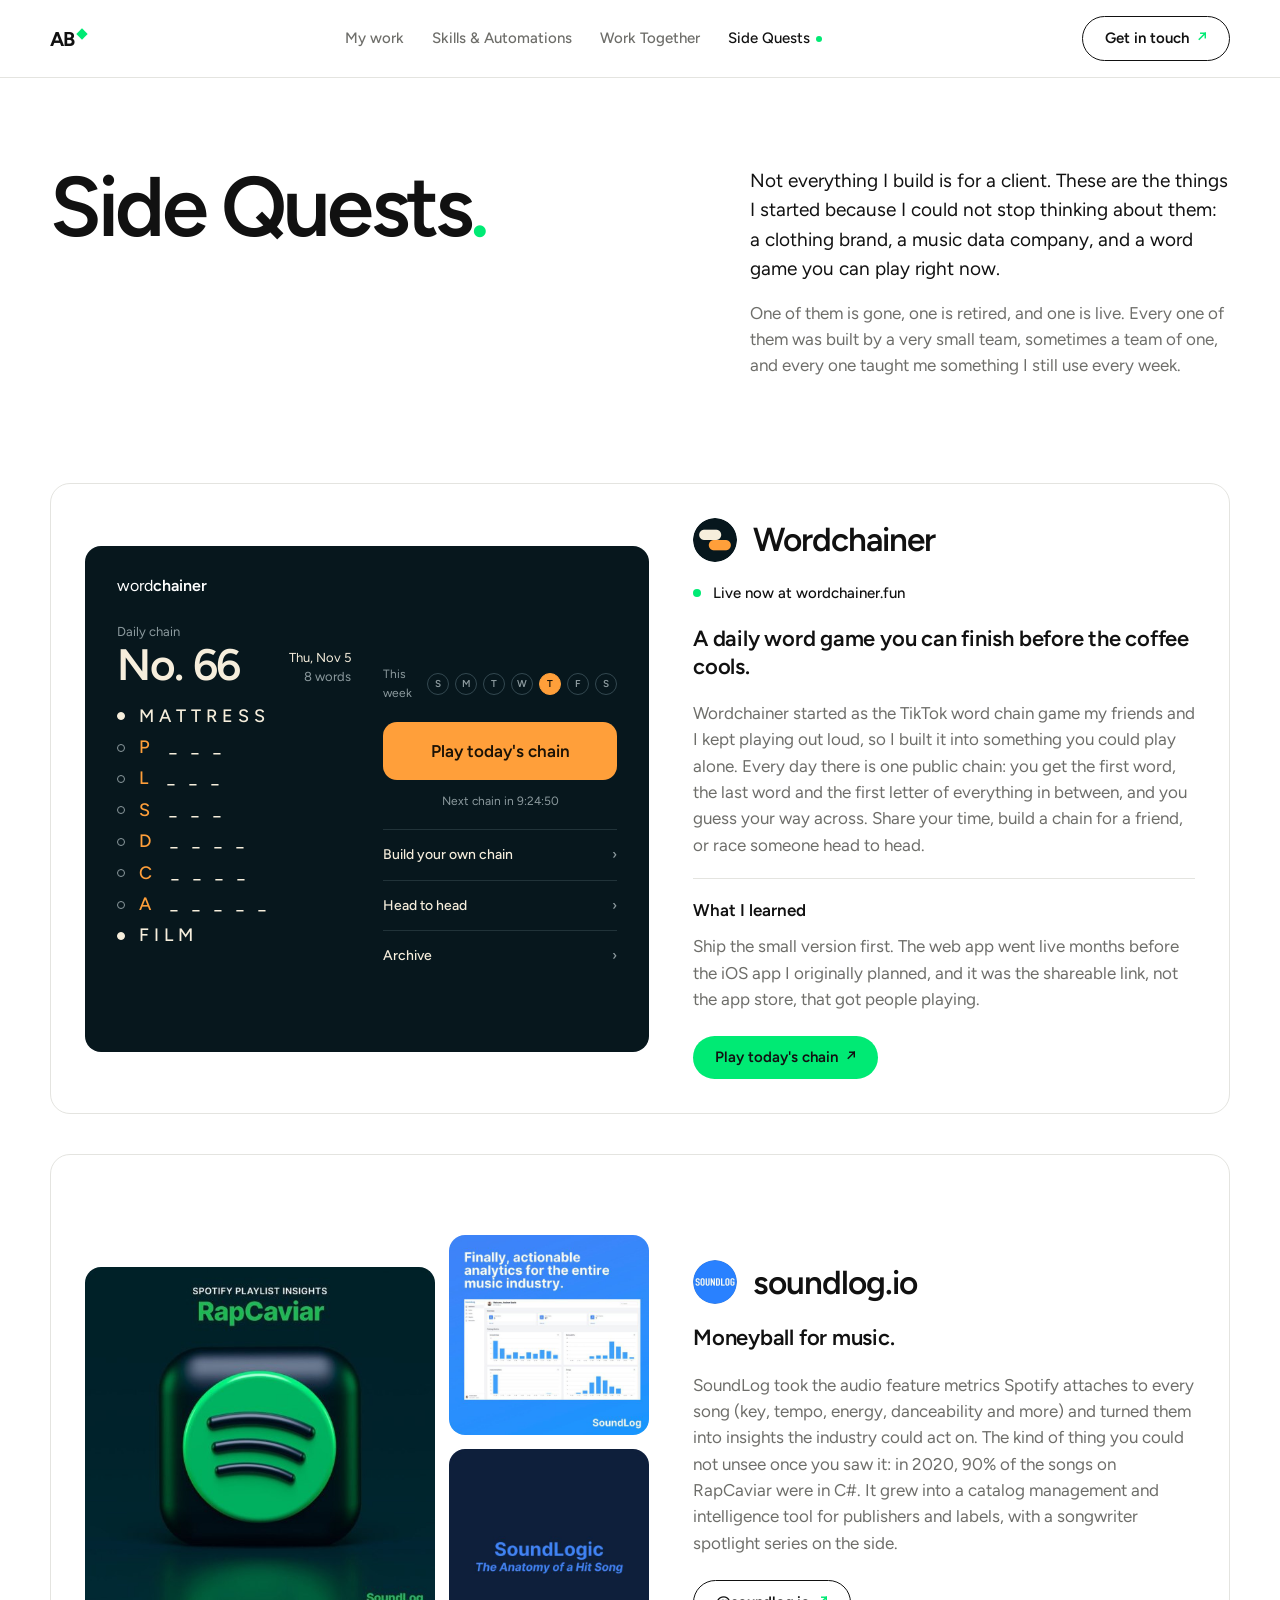
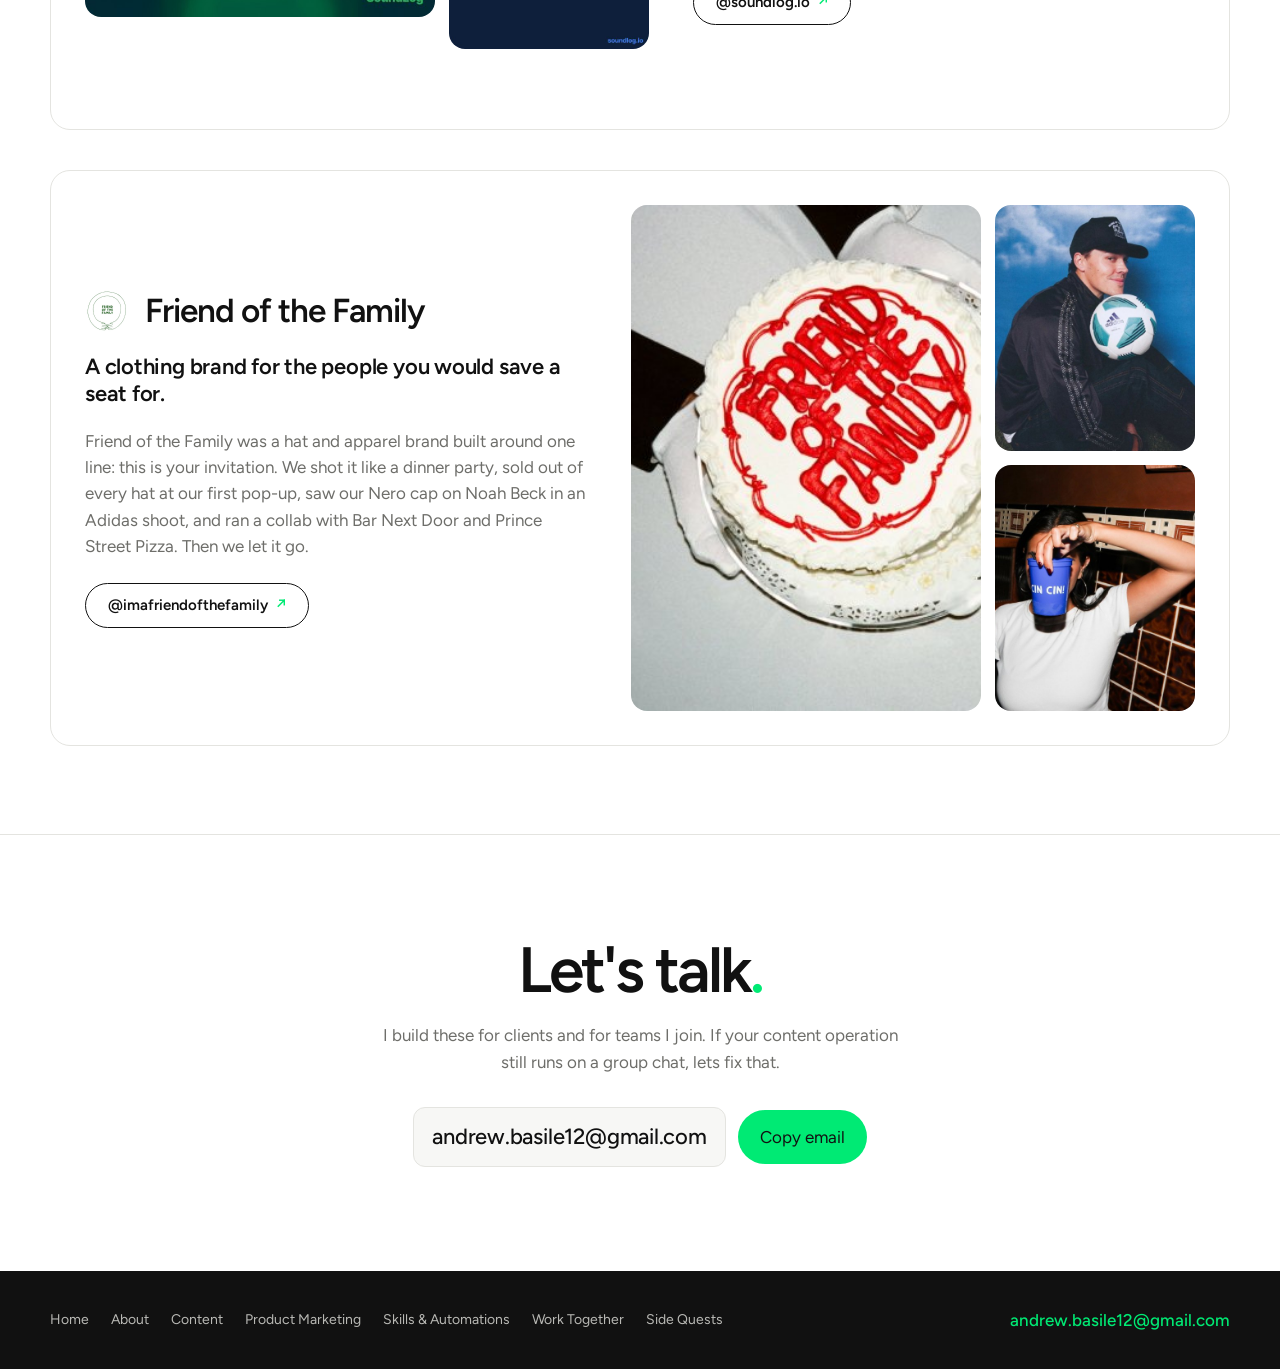
==== sidequests/index.html @ f6173e24 "Move to clean URLs: folder pages, redirect stubs, hash-free anchors" ====
<!doctype html>
<html lang="en">
<head>
<meta charset="utf-8">
<meta name="viewport" content="width=device-width,initial-scale=1,viewport-fit=cover">
<title>Side Quests</title>
<link rel="canonical" href="https://andrewbasile.work/sidequests/">
<meta name="description" content="The things Andrew Basile built because he could not stop thinking about them: Wordchainer, soundlog.io and Friend of the Family, with what each one taught him.">
<link rel="icon" href="/favicon.ico" sizes="any">
<link rel="icon" type="image/png" sizes="32x32" href="/assets/favicon-32.png">
<link rel="icon" type="image/png" sizes="16x16" href="/assets/favicon-16.png">
<link rel="apple-touch-icon" sizes="180x180" href="/assets/apple-touch-icon.png">
<link rel="manifest" href="/site.webmanifest">
<meta name="theme-color" content="#ffffff">
<meta property="og:type" content="website">
<meta property="og:site_name" content="Andrew Basile">
<meta property="og:title" content="Side Quests | Andrew Basile">
<meta property="og:description" content="The things Andrew Basile built because he could not stop thinking about them: Wordchainer, soundlog.io and Friend of the Family, with what each one taught him.">
<meta property="og:url" content="https://andrewbasile.work/sidequests/">
<meta property="og:image" content="https://andrewbasile.work/assets/og-image.jpg?v=2">
<meta property="og:image:width" content="1200">
<meta property="og:image:height" content="630">
<meta property="og:image:alt" content="Andrew Basile, Content and Product Marketer">
<meta property="og:locale" content="en_US">
<meta name="twitter:card" content="summary_large_image">
<meta name="twitter:title" content="Side Quests | Andrew Basile">
<meta name="twitter:description" content="The things Andrew Basile built because he could not stop thinking about them: Wordchainer, soundlog.io and Friend of the Family, with what each one taught him.">
<meta name="twitter:image" content="https://andrewbasile.work/assets/og-image.jpg?v=2">
<link rel="preload" as="style" id="figtree" href="https://fonts.googleapis.com/css2?family=Figtree:wght@400;500;600;700&display=swap" onload="this.onload=null;this.rel='stylesheet'">
<noscript><link rel="stylesheet" href="https://fonts.googleapis.com/css2?family=Figtree:wght@400;500;600;700&display=swap"></noscript>
<style>
:root{--ink:#111111;--muted:#6e6e6a;--rule:#e4e4e0;--band:#f7f7f5;--green:#00ea74;--bg:#ffffff;--font:'Figtree',system-ui,-apple-system,'Helvetica Neue',Arial,sans-serif;color-scheme:light}
*{box-sizing:border-box}
html{scroll-behavior:smooth}
body{margin:0;background:var(--bg);color:var(--ink);font-family:var(--font);font-size:17px;line-height:1.55;-webkit-font-smoothing:antialiased}
a{color:inherit;text-decoration:none}
img{max-width:100%;display:block}
.wrap{max-width:1440px;margin:0 auto;padding-left:max(env(safe-area-inset-left,0px),clamp(16px,calc(50% - 590px),130px));padding-right:max(env(safe-area-inset-right,0px),clamp(16px,calc(50% - 590px),130px))}
.g{color:var(--green)}
.btn{display:inline-flex;align-items:center;gap:8px;padding:14px 22px;border-radius:999px;font-weight:600;font-size:15px;line-height:1;white-space:nowrap;transition:transform .2s ease}
.btn:hover{transform:translateY(-1px)}
.btn.fill{background:var(--green);color:var(--ink)}
.btn.line{border:1px solid var(--ink)}
:focus-visible{outline:2px solid var(--green);outline-offset:3px;border-radius:6px}
.nav{position:sticky;top:env(safe-area-inset-top,0px);z-index:9;background:rgba(255,255,255,.92);backdrop-filter:blur(10px);border-bottom:1px solid var(--rule)}
.nav .wrap{display:flex;align-items:center;justify-content:space-between;gap:20px;padding-block:16px}
.mark{display:flex;align-items:flex-start;gap:3px;font-weight:700;font-size:20px;line-height:1;letter-spacing:-.03em}
.mark i{width:8px;height:8px;margin-top:1px;background:var(--green);transform:rotate(45deg);display:block}
.links{display:flex;gap:28px;font-weight:500;font-size:15px;color:var(--muted)}
.links a:hover{color:var(--ink)}
.links a.active{color:var(--ink);display:inline-flex;align-items:center;gap:6px}
.links a.active::after{content:"";width:6px;height:6px;border-radius:50%;background:var(--green)}
@media (max-width:1000px){.links{display:none}}
@media (max-width:640px){.nav .btn{display:none}}

.intro .wrap{display:grid;grid-template-columns:minmax(0,1fr) minmax(0,480px);gap:60px;align-items:start;padding-block:88px 72px}
.intro h1{font-weight:600;font-size:clamp(52px,6.6vw,96px);line-height:.98;letter-spacing:-.045em;margin:0}
.intro p{margin:0 0 16px;color:var(--muted)}
.intro p.l{font-size:19px;color:var(--ink)}
.chapter{padding-block:16px 88px}
@media (max-width:900px){.intro .wrap{grid-template-columns:1fr;gap:24px;padding-block:56px 40px}.chapter{padding-block:0 56px}}

.quests{display:flex;flex-direction:column;gap:40px}
.card{background:#fff;border:1px solid var(--rule);border-radius:20px}
/* Cards match the Content case cards on the home page: 1180 wide, 34px padding, a 564px visual column with a 506px
   tall visual (the phone deck's height), 44px gap, copy centred beside it. */
.case{display:grid;grid-template-columns:564px minmax(0,1fr);gap:44px;align-items:center;padding:34px}
.case.flip{grid-template-columns:minmax(0,1fr) 564px}
.case.flip .visual{order:2}
.visual{height:506px;display:grid;grid-template-columns:minmax(0,1fr) 200px;grid-template-rows:minmax(0,1fr) minmax(0,1fr);gap:14px;min-width:0}
.visual>.tile:first-child{grid-row:1/3}
.visual .tile{border-radius:16px;overflow:hidden;background:var(--band);min-height:0}
.visual .tile img{width:100%;height:100%;object-fit:cover}
.visual .pair{display:contents}
/* Square images (soundlog): the main square sits at the column width and the two small squares stack beside it, all whole */
.visual.squares{align-content:center;grid-template-rows:auto auto}
.visual.squares>.tile:first-child{aspect-ratio:1;align-self:center}
.visual.squares .pair .tile{aspect-ratio:1}
.copy{display:flex;flex-direction:column;gap:20px;min-width:0}
.copy h3{font-weight:600;font-size:clamp(28px,2.6vw,38px);line-height:1.04;letter-spacing:-.03em;margin:0}
.copy p{margin:0;color:var(--muted)}
.copy .tag{color:var(--ink);font-weight:600;font-size:22px;line-height:1.25;letter-spacing:-.01em}
.status{display:flex;align-items:center;gap:12px;font-weight:500;font-size:15px;color:var(--muted)}
.status.live{color:var(--ink)}
.status i{width:8px;height:8px;border-radius:50%;background:var(--rule);display:block;flex:none}
.status.live i{background:var(--green)}
.status img{width:44px;height:44px;border-radius:50%;flex:none}
.titlerow{display:flex;align-items:center;gap:16px;min-width:0}
.titlerow .logo{width:44px;height:44px;border-radius:50%;flex:none;object-fit:cover}
.lesson{border-top:1px solid var(--rule);padding-top:18px;display:flex;flex-direction:column;gap:10px}
.lesson b{font-weight:600;font-size:17px}
.action{padding-top:4px}
@media (max-width:1100px){.case,.case.flip{grid-template-columns:1fr}.case.flip .visual{order:0}}
@media (max-width:640px){.case{padding:22px}.quests{gap:24px}
  .visual{height:auto;display:flex;flex-direction:column}
  .visual>.tile:first-child{aspect-ratio:4/3}
  .visual .pair{display:grid;grid-template-columns:1fr 1fr;gap:14px}
  .visual .pair .tile{aspect-ratio:1}}

/* Wordchainer mockup */
.wc{grid-area:1/1/3/3;background:#07171d;color:#f6eedc;border-radius:16px;padding:28px 32px;font-size:14px;display:grid;grid-template-columns:1fr 1fr;grid-template-rows:auto 1fr;gap:0 32px;overflow:hidden;min-height:0}
.wc .brand{grid-column:1/3;font-size:16px;color:#fff;margin-bottom:24px}
.wc .l{min-width:0}
.wc .r{align-self:center;min-width:0}
.wc .brand b{font-weight:600}
.wc .small{font-size:13px;color:#8c9a9e}
.wc .num{display:flex;justify-content:space-between;align-items:flex-end;margin-bottom:18px}
.wc .num b{font-size:44px;font-weight:600;letter-spacing:-.03em;line-height:1}
.wc .num span{text-align:right;font-size:13px;line-height:1.5}
.wc .num span small{display:block;color:#8c9a9e;font-size:13px}
.wc ol{list-style:none;margin:0;padding:0;display:flex;flex-direction:column;gap:8px}
.wc li{display:flex;align-items:center;gap:14px;font-size:18px;font-weight:500;letter-spacing:.28em;line-height:1.3}
.wc li i{width:8px;height:8px;border-radius:50%;border:1px solid #8c9a9e;display:block;flex:none}
.wc li.on i{background:#f6eedc;border-color:#f6eedc}
.wc li em{font-style:normal;color:#ff9f3a}
.wc .week{display:flex;justify-content:space-between;align-items:center;font-size:12px;color:#8c9a9e;margin-bottom:20px}
.wc .days{display:flex;gap:6px}
.wc .days span{width:22px;height:22px;border-radius:50%;border:1px solid #334850;display:grid;place-items:center;font-size:10px;font-weight:600}
.wc .days span.on{background:#ff9f3a;border-color:#ff9f3a;color:#1b1206}
.wc .play{display:block;background:#ff9f3a;color:#1b1206;text-align:center;border-radius:14px;padding:16px;font-weight:600;font-size:17px}
.wc .next{text-align:center;font-size:12px;color:#8c9a9e;margin:12px 0 18px}
.wc .menu div{display:flex;justify-content:space-between;padding:14px 0;border-top:1px solid #213339;font-weight:500}
.wc .menu div span{color:#8c9a9e}
@media (max-width:640px){.wc{display:block;padding:24px;height:auto}.wc .l{margin-bottom:24px}.wc li{font-size:16px}}


hr.rule{border:0;border-top:1px solid var(--rule);margin:0}
.contact{text-align:center;padding-block:104px;display:flex;flex-direction:column;align-items:center;gap:20px}
.contact h2{font-weight:600;font-size:clamp(40px,5vw,72px);line-height:.98;letter-spacing:-.045em;margin:0}
.contact p{margin:0;color:var(--muted);max-width:520px}
.email{display:flex;gap:12px;align-items:center;flex-wrap:wrap;justify-content:center;padding-top:12px}
.email code{font-family:var(--font);background:var(--band);border:1px solid var(--rule);border-radius:12px;padding:12px 18px;font-weight:500;font-size:clamp(16px,2.2vw,22px);letter-spacing:-.01em;user-select:all}
.email button{border:0;cursor:pointer;font:inherit}
.footer{background:var(--ink);color:#b9b9b5;font-size:14px}
.footer .wrap{display:flex;justify-content:space-between;align-items:center;gap:20px;padding-block:36px;flex-wrap:wrap}
.footer nav{display:flex;gap:22px;flex-wrap:wrap}
.footer .mail{color:var(--green);font-weight:500;font-size:17px}
</style>
<style>
/* Desktop width: the layout is the 1440px Figma canvas (1180px content, gutters that stop growing at 130px) and stays that size on wider screens, centred with whitespace either side, so every section reads as one contained block. */
</style>
</head>
<body>
<header class="nav">
  <div class="wrap">
    <a class="mark" href="/">AB<i></i></a>
    <nav class="links">
      <a href="/#content">My work</a><a href="/skills/">Skills &amp; Automations</a><a href="/worktogether/">Work Together</a><a class="active" href="/sidequests/">Side Quests</a>
    </nav>
    <a class="btn line" href="#contact">Get in touch <span class="g">↗</span></a>
  </div>
</header>

<section class="intro">
  <div class="wrap">
    <h1>Side Quests<span class="g">.</span></h1>
    <div>
      <p class="l">Not everything I build is for a client. These are the things I started because I could not stop thinking about them: a clothing brand, a music data company, and a word game you can play right now.</p>
      <p>One of them is gone, one is retired, and one is live. Every one of them was built by a very small team, sometimes a team of one, and every one taught me something I still use every week.</p>
    </div>
  </div>
</section>

<section class="chapter">
  <div class="wrap quests">

    <article class="card case" id="wordchainer">
      <div class="visual">
        <div class="wc" aria-label="Wordchainer daily chain screen">
          <div class="brand">word<b>chainer</b></div>
          <div class="l">
          <div class="small">Daily chain</div>
          <div class="num"><b>No. 66</b><span>Thu, Nov 5<small>8 words</small></span></div>
          <ol>
            <li class="on"><i></i>MATTRESS</li>
            <li><i></i><em>P</em> _ _ _</li>
            <li><i></i><em>L</em> _ _ _</li>
            <li><i></i><em>S</em> _ _ _</li>
            <li><i></i><em>D</em> _ _ _ _</li>
            <li><i></i><em>C</em> _ _ _ _</li>
            <li><i></i><em>A</em> _ _ _ _ _</li>
            <li class="on"><i></i>FILM</li>
          </ol>
          </div>
          <div class="r">
          <div class="week"><span>This week</span><div class="days"><span>S</span><span>M</span><span>T</span><span>W</span><span class="on">T</span><span>F</span><span>S</span></div></div>
          <a class="play" href="https://wordchainer.fun" target="_blank" rel="noopener">Play today's chain</a>
          <div class="next">Next chain in 9:24:50</div>
          <div class="menu"><div>Build your own chain<span>›</span></div><div>Head to head<span>›</span></div><div>Archive<span>›</span></div></div>
          </div>
        </div>
      </div>
      <div class="copy">
        <div class="titlerow"><img class="logo" src="/assets/sq-wordchainer-logo.png" alt=""><h3>Wordchainer</h3></div>
        <div class="status live"><i></i>Live now at wordchainer.fun</div>
        <p class="tag">A daily word game you can finish before the coffee cools.</p>
        <p>Wordchainer started as the TikTok word chain game my friends and I kept playing out loud, so I built it into something you could play alone. Every day there is one public chain: you get the first word, the last word and the first letter of everything in between, and you guess your way across. Share your time, build a chain for a friend, or race someone head to head.</p>
        <div class="lesson"><b>What I learned</b><p>Ship the small version first. The web app went live months before the iOS app I originally planned, and it was the shareable link, not the app store, that got people playing.</p></div>
        <div class="action"><a class="btn fill" href="https://wordchainer.fun" target="_blank" rel="noopener">Play today's chain <span>↗</span></a></div>
      </div>
    </article>


    <article class="card case" id="soundlog">
      <div class="visual squares">
        <div class="tile"><img src="/assets/sq-soundlog-rapcaviar.jpg" alt="SoundLog Instagram post: Spotify playlist insights, RapCaviar"></div>
        <div class="pair"><div class="tile sq"><img src="/assets/sq-soundlog-dashboard.jpg" alt="The SoundLog dashboard"></div><div class="tile sq"><img src="/assets/sq-soundlog-hit.jpg" alt="SoundLogic: the anatomy of a hit song"></div></div>
      </div>
      <div class="copy">
        <div class="titlerow"><img class="logo" src="/assets/sq-soundlog-logo.png" alt=""><h3>soundlog.io</h3></div>
        <p class="tag">Moneyball for music.</p>
        <p>SoundLog took the audio feature metrics Spotify attaches to every song (key, tempo, energy, danceability and more) and turned them into insights the industry could act on. The kind of thing you could not unsee once you saw it: in 2020, 90% of the songs on RapCaviar were in C#. It grew into a catalog management and intelligence tool for publishers and labels, with a songwriter spotlight series on the side.</p>
        <div class="action"><a class="btn line" href="https://www.instagram.com/soundlog.io/" target="_blank" rel="noopener">@soundlog.io <span class="g">↗</span></a></div>
      </div>
    </article>

    <article class="card case flip" id="friend-of-the-family">
      <div class="visual">
        <div class="tile"><img src="/assets/sq-fotf-cake.jpg" alt="A white cake with Friend of the Family piped in red icing"></div>
        <div class="pair"><div class="tile"><img src="/assets/sq-fotf-nero.jpg" alt="The Nero hat"></div><div class="tile"><img src="/assets/sq-fotf-cincin.jpg" alt="A Cin Cin cup"></div></div>
      </div>
      <div class="copy">
        <div class="titlerow"><img class="logo" src="/assets/sq-fotf-logo.png" alt=""><h3>Friend of the Family</h3></div>
        <p class="tag">A clothing brand for the people you would save a seat for.</p>
        <p>Friend of the Family was a hat and apparel brand built around one line: this is your invitation. We shot it like a dinner party, sold out of every hat at our first pop-up, saw our Nero cap on Noah Beck in an Adidas shoot, and ran a collab with Bar Next Door and Prince Street Pizza. Then we let it go.</p>
        <div class="action"><a class="btn line" href="https://www.instagram.com/imafriendofthefamily/" target="_blank" rel="noopener">@imafriendofthefamily <span class="g">↗</span></a></div>
      </div>
    </article>

  </div>
</section>
<hr class="rule">

<section class="contact wrap" id="contact">
  <h2>Let's talk<span class="g">.</span></h2>
  <p>I build these for clients and for teams I join. If your content operation still runs on a group chat, lets fix that.</p>
  <div class="email"><code id="email">andrew.basile12@gmail.com</code><button class="btn fill" id="copy" type="button">Copy email</button></div>
</section>

<footer class="footer">
  <div class="wrap">
    <nav><a href="/">Home</a><a href="/#about">About</a><a href="/#content">Content</a><a href="/#product-marketing">Product Marketing</a><a href="/skills/">Skills &amp; Automations</a><a href="/worktogether/">Work Together</a><a href="/sidequests/">Side Quests</a></nav>
    <a class="mail" href="#contact">andrew.basile12@gmail.com</a>
  </div>
</footer>

<script>
// Home links: this page is served beside the home page, so strip our own filename from the address to get back
// Clean URLs: in-page links scroll without writing a # into the address bar, and a # arriving from another page is scrolled to and then removed.
document.addEventListener('click',e=>{const a=e.target.closest('a[href^="#"]');if(!a||e.metaKey||e.ctrlKey)return;const id=a.getAttribute('href').slice(1);e.preventDefault();if(!id||id==='top'){window.scrollTo({top:0,behavior:'smooth'});return;}const el=document.getElementById(id);if(el)el.scrollIntoView({behavior:'smooth'});});
if(location.hash){const el=document.getElementById(location.hash.slice(1));history.replaceState(null,'',location.pathname+location.search);if(el)requestAnimationFrame(()=>el.scrollIntoView());}
const btn=document.getElementById('copy');
btn.addEventListener('click',async()=>{
  const v=document.getElementById('email').textContent;
  try{ await navigator.clipboard.writeText(v); btn.textContent='Copied'; }
  catch(e){ const r=document.createRange(); r.selectNodeContents(document.getElementById('email')); const s=getSelection(); s.removeAllRanges(); s.addRange(r); btn.textContent='Select and copy'; }
  setTimeout(()=>btn.textContent='Copy email',1800);
});
</script>
</body>
</html>
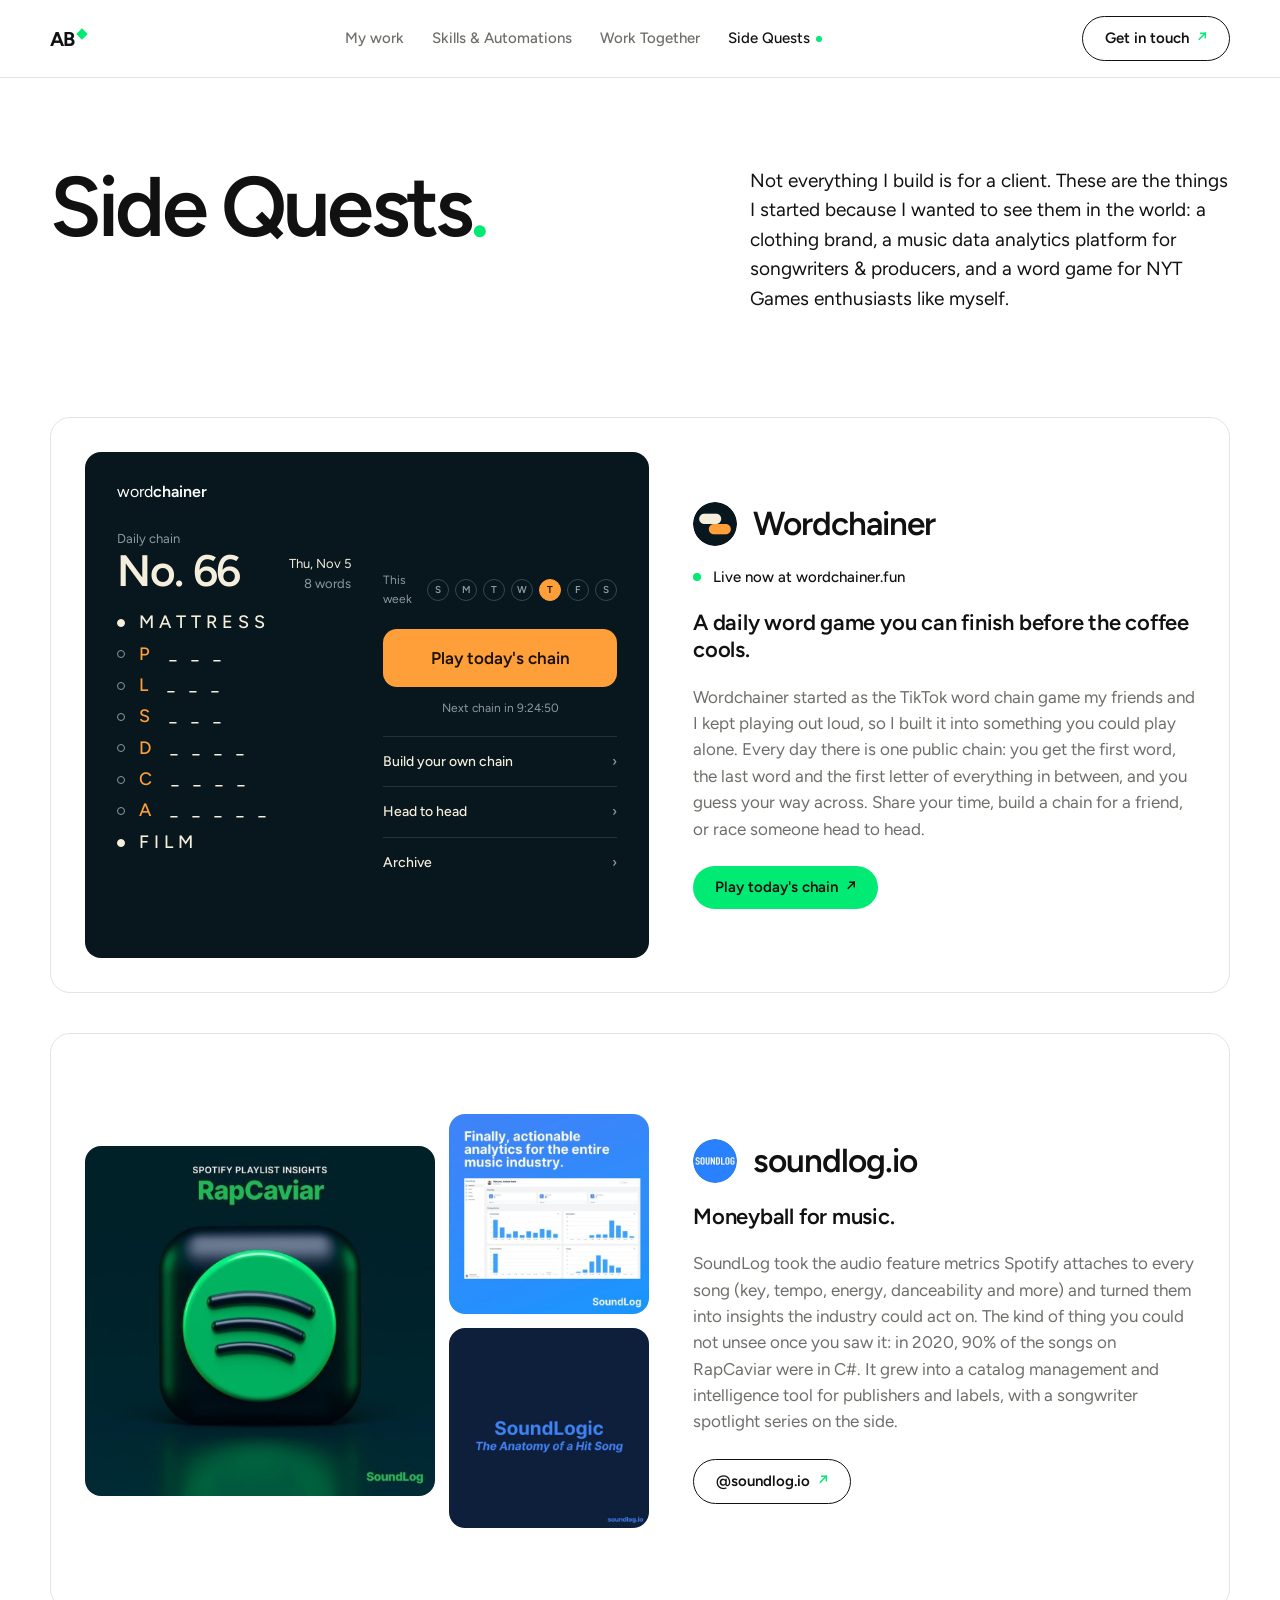
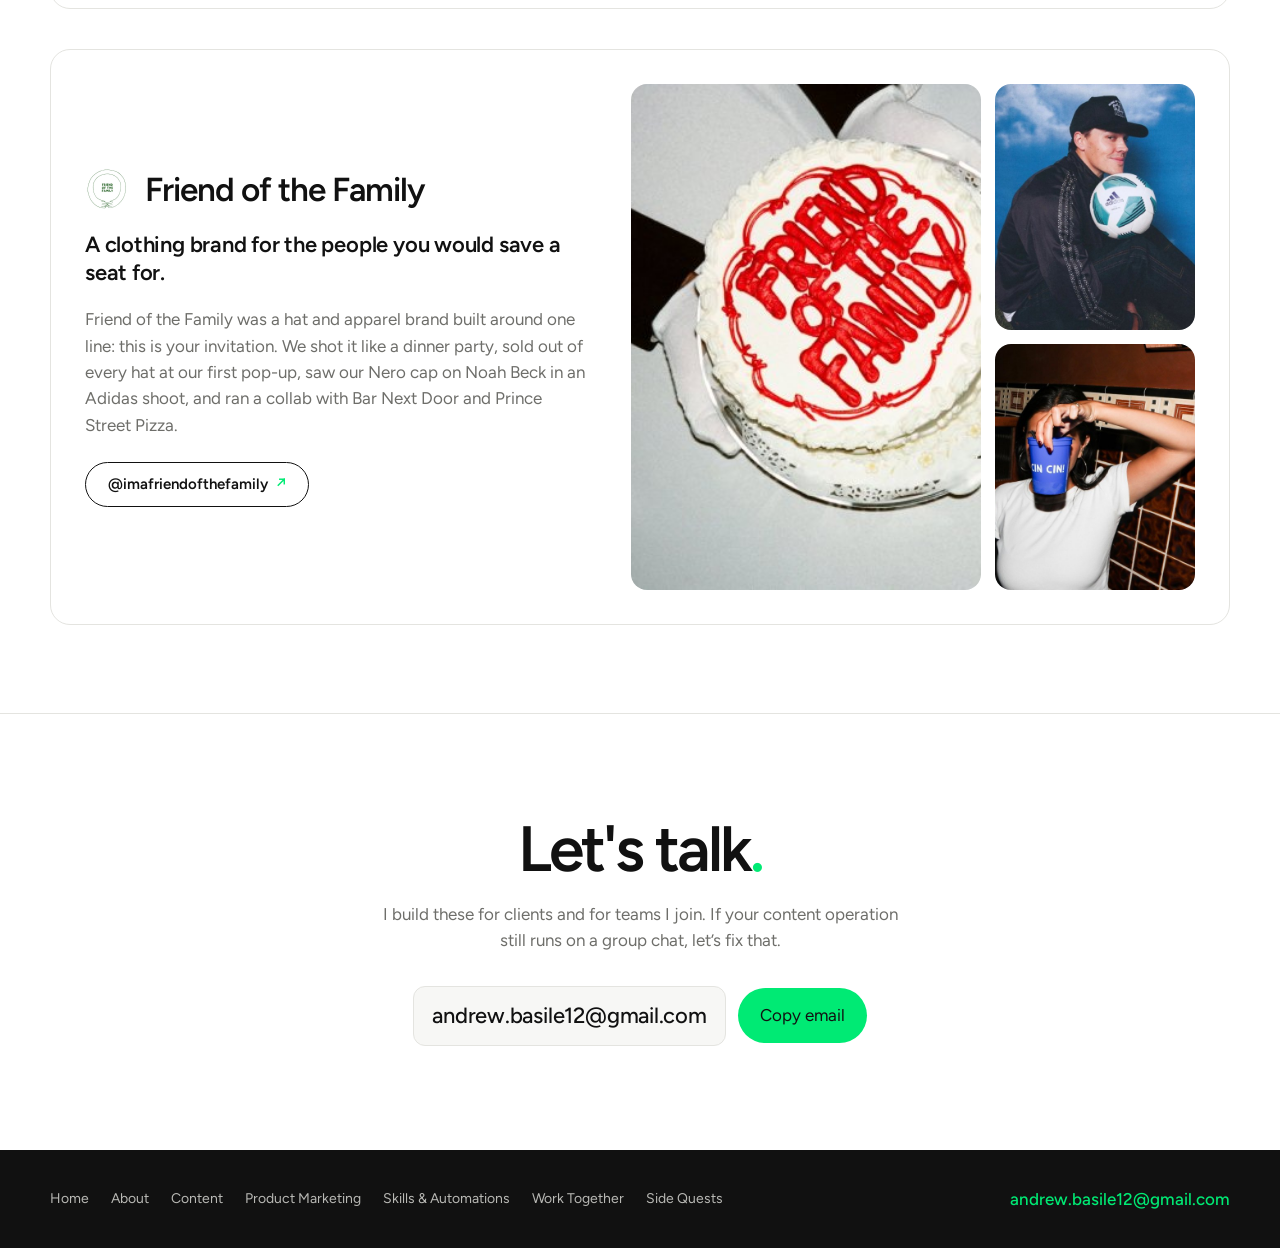
==== commit ee381472: "Commit summary: Apply copy review edits, jelly hero button, dark Consulting card" ====
--- a/sidequests/index.html
+++ b/sidequests/index.html
@@ -17,7 +17,7 @@
 <meta property="og:title" content="Side Quests | Andrew Basile">
 <meta property="og:description" content="The things Andrew Basile built because he could not stop thinking about them: Wordchainer, soundlog.io and Friend of the Family, with what each one taught him.">
 <meta property="og:url" content="https://andrewbasile.work/sidequests/">
-<meta property="og:image" content="https://andrewbasile.work/assets/og-image.jpg?v=2">
+<meta property="og:image" content="http://andrewbasile.work/assets/og-image.jpg?v=3">
 <meta property="og:image:width" content="1200">
 <meta property="og:image:height" content="630">
 <meta property="og:image:alt" content="Andrew Basile, Content and Product Marketer">
@@ -25,7 +25,7 @@
 <meta name="twitter:card" content="summary_large_image">
 <meta name="twitter:title" content="Side Quests | Andrew Basile">
 <meta name="twitter:description" content="The things Andrew Basile built because he could not stop thinking about them: Wordchainer, soundlog.io and Friend of the Family, with what each one taught him.">
-<meta name="twitter:image" content="https://andrewbasile.work/assets/og-image.jpg?v=2">
+<meta name="twitter:image" content="http://andrewbasile.work/assets/og-image.jpg?v=3">
 <link rel="preload" as="style" id="figtree" href="https://fonts.googleapis.com/css2?family=Figtree:wght@400;500;600;700&display=swap" onload="this.onload=null;this.rel='stylesheet'">
 <noscript><link rel="stylesheet" href="https://fonts.googleapis.com/css2?family=Figtree:wght@400;500;600;700&display=swap"></noscript>
 <style>
@@ -52,6 +52,23 @@
 .links a.active::after{content:"";width:6px;height:6px;border-radius:50%;background:var(--green)}
 @media (max-width:1000px){.links{display:none}}
 @media (max-width:640px){.nav .btn{display:none}}
+/* Phone / tablet nav: hamburger that opens a panel under the bar */
+.navr{display:flex;align-items:center;gap:12px}
+.burger{display:none;width:44px;height:44px;margin:-6px -8px -6px 0;padding:0;border:0;background:none;cursor:pointer;flex-direction:column;justify-content:center;align-items:center;gap:6px}
+.burger span{display:block;width:22px;height:2px;background:var(--ink);border-radius:2px;transition:transform .25s ease,opacity .2s ease}
+.nav.is-menu .burger span:nth-child(1){transform:translateY(8px) rotate(45deg)}
+.nav.is-menu .burger span:nth-child(2){opacity:0}
+.nav.is-menu .burger span:nth-child(3){transform:translateY(-8px) rotate(-45deg)}
+.navmenu{display:none;position:absolute;left:0;right:0;top:100%;background:#fff;border-bottom:1px solid var(--rule);box-shadow:0 24px 40px -24px rgba(0,0,0,.18)}
+.nav.is-menu .navmenu{display:block}
+.navmenu .wrap{display:block;padding-block:0}
+.navmenu nav{display:flex;flex-direction:column}
+.navmenu nav a{display:flex;align-items:center;justify-content:space-between;padding:16px 0;border-top:1px solid var(--rule);font-weight:600;font-size:17px;color:var(--ink)}
+.navmenu nav a.active::after{content:"";width:8px;height:8px;background:var(--green);transform:rotate(45deg)}
+.nav .navmenu .btn{display:inline-flex;margin:20px 0 24px;width:100%;justify-content:center}
+.nav .navmenu .btn .g{color:inherit}
+@media (max-width:1000px){.burger{display:flex}.nav.is-menu{background:#fff}}
+@media (min-width:641px){.nav .navmenu .btn{display:none}}
 
 .intro .wrap{display:grid;grid-template-columns:minmax(0,1fr) minmax(0,480px);gap:60px;align-items:start;padding-block:88px 72px}
 .intro h1{font-weight:600;font-size:clamp(52px,6.6vw,96px);line-height:.98;letter-spacing:-.045em;margin:0}
@@ -147,16 +164,24 @@
     <nav class="links">
       <a href="/#content">My work</a><a href="/skills/">Skills &amp; Automations</a><a href="/worktogether/">Work Together</a><a class="active" href="/sidequests/">Side Quests</a>
     </nav>
-    <a class="btn line" href="#contact">Get in touch <span class="g">↗</span></a>
-  </div>
+    <div class="navr">
+      <a class="btn line" href="#contact">Get in touch <span class="g">↗</span></a>
+      <button class="burger" type="button" aria-label="Open menu" aria-expanded="false" aria-controls="menu"><span></span><span></span><span></span></button>
+    </div>
+  </div>
+  <div class="navmenu" id="menu"><div class="wrap">
+    <nav>
+      <a href="/#content">My work</a><a href="/skills/">Skills &amp; Automations</a><a href="/worktogether/">Work Together</a><a class="active" href="/sidequests/">Side Quests</a>
+    </nav>
+    <a class="btn fill" href="#contact">Get in touch <span class="g">↗</span></a>
+  </div></div>
 </header>
 
 <section class="intro">
   <div class="wrap">
     <h1>Side Quests<span class="g">.</span></h1>
     <div>
-      <p class="l">Not everything I build is for a client. These are the things I started because I could not stop thinking about them: a clothing brand, a music data company, and a word game you can play right now.</p>
-      <p>One of them is gone, one is retired, and one is live. Every one of them was built by a very small team, sometimes a team of one, and every one taught me something I still use every week.</p>
+      <p class="l">Not everything I build is for a client. These are the things I started because I wanted to see them in the world: a clothing brand, a music data analytics platform for songwriters &amp; producers, and a word game for NYT Games enthusiasts like myself.</p>
     </div>
   </div>
 </section>
@@ -195,7 +220,6 @@
         <div class="status live"><i></i>Live now at wordchainer.fun</div>
         <p class="tag">A daily word game you can finish before the coffee cools.</p>
         <p>Wordchainer started as the TikTok word chain game my friends and I kept playing out loud, so I built it into something you could play alone. Every day there is one public chain: you get the first word, the last word and the first letter of everything in between, and you guess your way across. Share your time, build a chain for a friend, or race someone head to head.</p>
-        <div class="lesson"><b>What I learned</b><p>Ship the small version first. The web app went live months before the iOS app I originally planned, and it was the shareable link, not the app store, that got people playing.</p></div>
         <div class="action"><a class="btn fill" href="https://wordchainer.fun" target="_blank" rel="noopener">Play today's chain <span>↗</span></a></div>
       </div>
     </article>
@@ -222,7 +246,7 @@
       <div class="copy">
         <div class="titlerow"><img class="logo" src="/assets/sq-fotf-logo.png" alt=""><h3>Friend of the Family</h3></div>
         <p class="tag">A clothing brand for the people you would save a seat for.</p>
-        <p>Friend of the Family was a hat and apparel brand built around one line: this is your invitation. We shot it like a dinner party, sold out of every hat at our first pop-up, saw our Nero cap on Noah Beck in an Adidas shoot, and ran a collab with Bar Next Door and Prince Street Pizza. Then we let it go.</p>
+        <p>Friend of the Family was a hat and apparel brand built around one line: this is your invitation. We shot it like a dinner party, sold out of every hat at our first pop-up, saw our Nero cap on Noah Beck in an Adidas shoot, and ran a collab with Bar Next Door and Prince Street Pizza.</p>
         <div class="action"><a class="btn line" href="https://www.instagram.com/imafriendofthefamily/" target="_blank" rel="noopener">@imafriendofthefamily <span class="g">↗</span></a></div>
       </div>
     </article>
@@ -233,7 +257,7 @@
 
 <section class="contact wrap" id="contact">
   <h2>Let's talk<span class="g">.</span></h2>
-  <p>I build these for clients and for teams I join. If your content operation still runs on a group chat, lets fix that.</p>
+  <p>I build these for clients and for teams I join. If your content operation still runs on a group chat, let’s fix that.</p>
   <div class="email"><code id="email">andrew.basile12@gmail.com</code><button class="btn fill" id="copy" type="button">Copy email</button></div>
 </section>
 
@@ -246,6 +270,14 @@
 
 <script>
 // Home links: this page is served beside the home page, so strip our own filename from the address to get back
+// Hamburger menu (phone / tablet)
+(()=>{const nav=document.querySelector('.nav'),b=nav&&nav.querySelector('.burger');if(!b)return;
+const set=o=>{nav.classList.toggle('is-menu',o);b.setAttribute('aria-expanded',String(o));b.setAttribute('aria-label',o?'Close menu':'Open menu');};
+b.addEventListener('click',()=>set(!nav.classList.contains('is-menu')));
+nav.querySelectorAll('.navmenu a').forEach(a=>a.addEventListener('click',()=>set(false)));
+document.addEventListener('keydown',e=>{if(e.key==='Escape')set(false);});
+document.addEventListener('click',e=>{if(nav.classList.contains('is-menu')&&!nav.contains(e.target))set(false);});
+matchMedia('(max-width:1000px)').addEventListener('change',m=>{if(!m.matches)set(false);});})();
 // Clean URLs: in-page links scroll without writing a # into the address bar, and a # arriving from another page is scrolled to and then removed.
 document.addEventListener('click',e=>{const a=e.target.closest('a[href^="#"]');if(!a||e.metaKey||e.ctrlKey)return;const id=a.getAttribute('href').slice(1);e.preventDefault();if(!id||id==='top'){window.scrollTo({top:0,behavior:'smooth'});return;}const el=document.getElementById(id);if(el)el.scrollIntoView({behavior:'smooth'});});
 if(location.hash){const el=document.getElementById(location.hash.slice(1));history.replaceState(null,'',location.pathname+location.search);if(el)requestAnimationFrame(()=>el.scrollIntoView());}
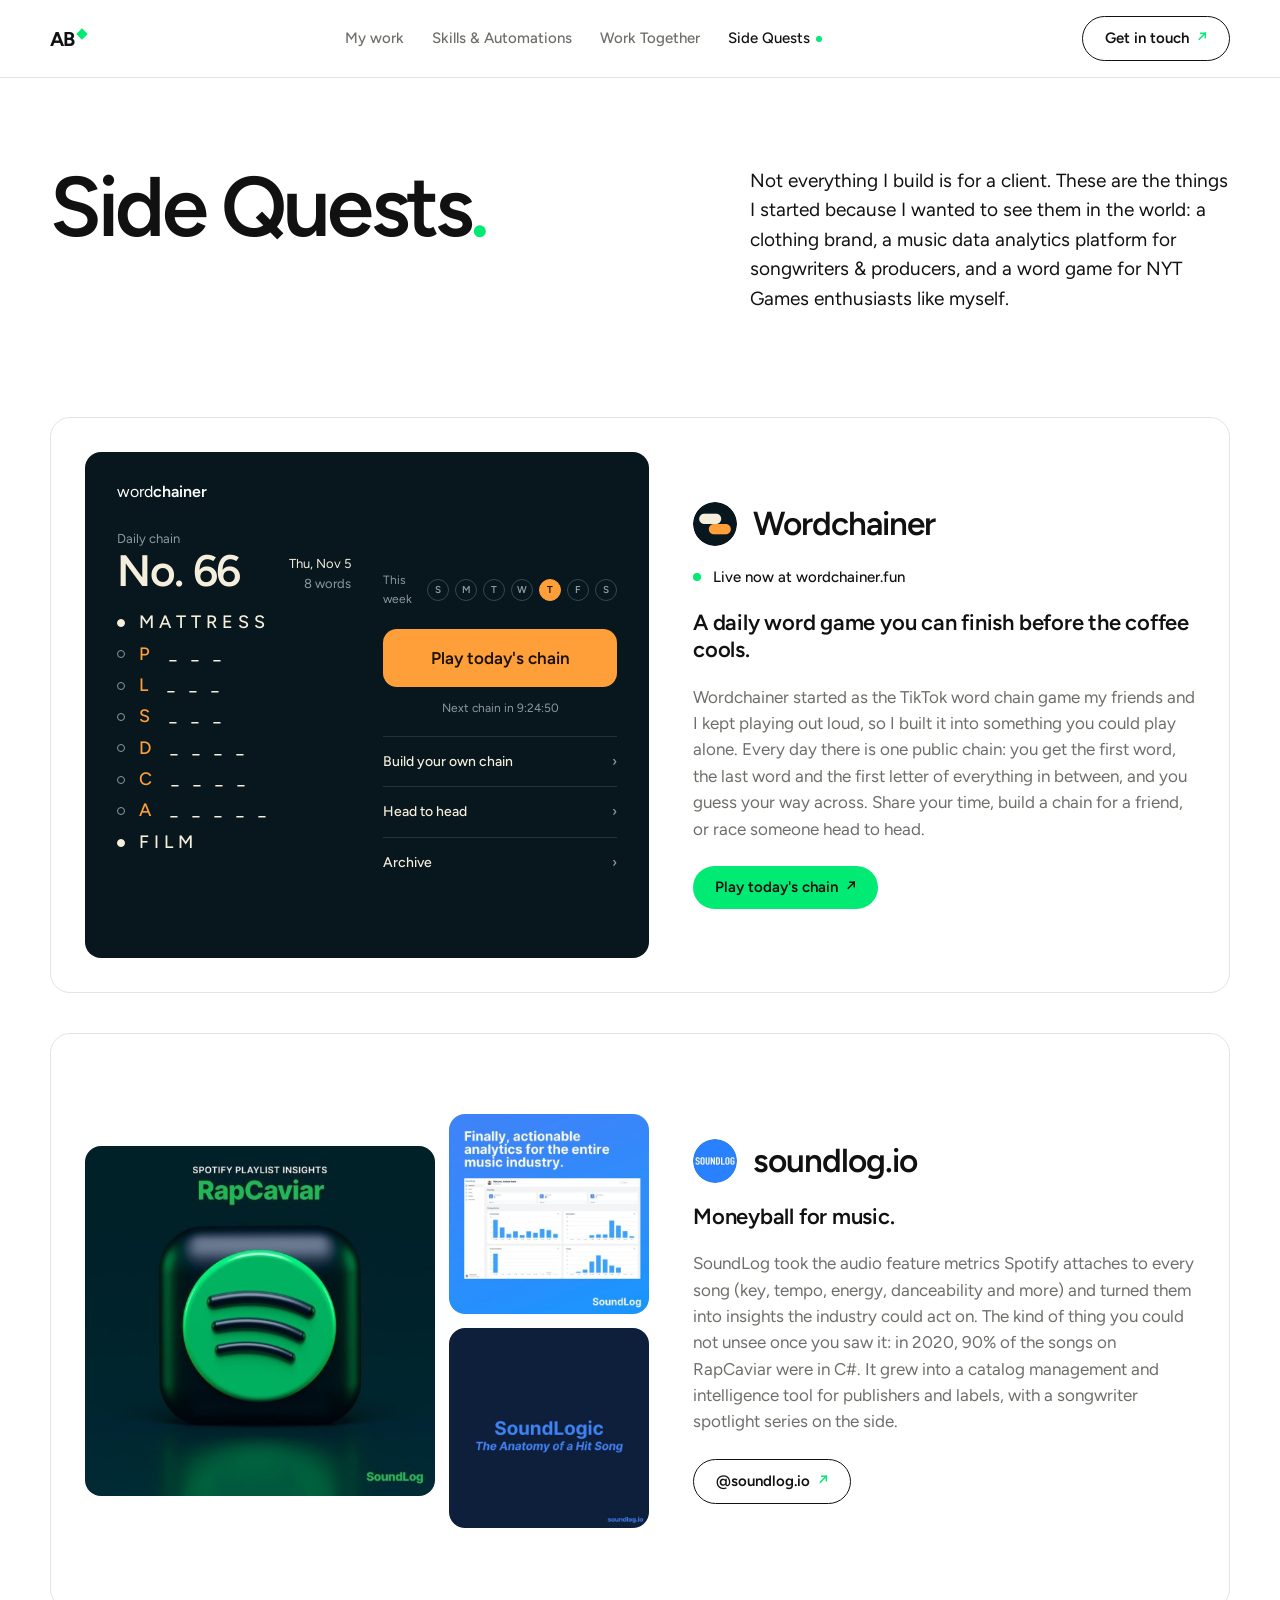
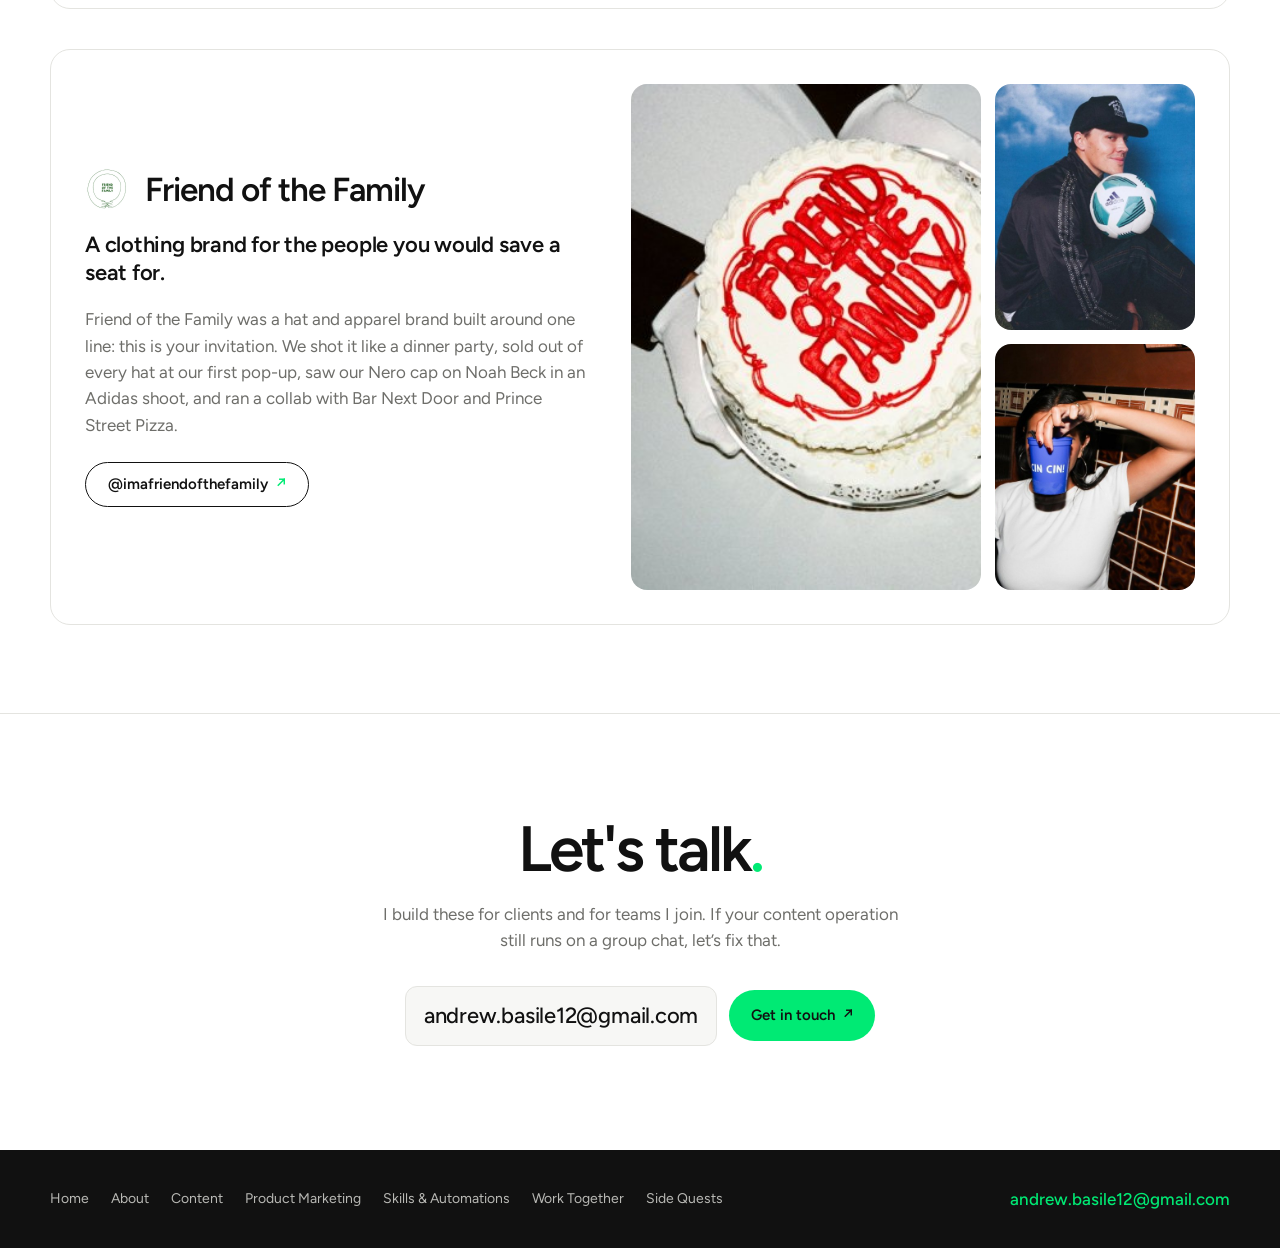
==== commit 1142fa87: "Add contact form pop-up, new hero line, Skills heading and intro cleanups" ====
--- a/sidequests/index.html
+++ b/sidequests/index.html
@@ -147,7 +147,7 @@
 .contact p{margin:0;color:var(--muted);max-width:520px}
 .email{display:flex;gap:12px;align-items:center;flex-wrap:wrap;justify-content:center;padding-top:12px}
 .email code{font-family:var(--font);background:var(--band);border:1px solid var(--rule);border-radius:12px;padding:12px 18px;font-weight:500;font-size:clamp(16px,2.2vw,22px);letter-spacing:-.01em;user-select:all}
-.email button{border:0;cursor:pointer;font:inherit}
+.email button{border:0;cursor:pointer;font:inherit;font-weight:600;font-size:15px}
 .footer{background:var(--ink);color:#b9b9b5;font-size:14px}
 .footer .wrap{display:flex;justify-content:space-between;align-items:center;gap:20px;padding-block:36px;flex-wrap:wrap}
 .footer nav{display:flex;gap:22px;flex-wrap:wrap}
@@ -156,6 +156,7 @@
 <style>
 /* Desktop width: the layout is the 1440px Figma canvas (1180px content, gutters that stop growing at 130px) and stays that size on wider screens, centred with whitespace either side, so every section reads as one contained block. */
 </style>
+<link rel="stylesheet" href="/assets/contact.css">
 </head>
 <body>
 <header class="nav">
@@ -165,7 +166,7 @@
       <a href="/#content">My work</a><a href="/skills/">Skills &amp; Automations</a><a href="/worktogether/">Work Together</a><a class="active" href="/sidequests/">Side Quests</a>
     </nav>
     <div class="navr">
-      <a class="btn line" href="#contact">Get in touch <span class="g">↗</span></a>
+      <a class="btn line" href="#contact" data-contact>Get in touch <span class="g">↗</span></a>
       <button class="burger" type="button" aria-label="Open menu" aria-expanded="false" aria-controls="menu"><span></span><span></span><span></span></button>
     </div>
   </div>
@@ -173,7 +174,7 @@
     <nav>
       <a href="/#content">My work</a><a href="/skills/">Skills &amp; Automations</a><a href="/worktogether/">Work Together</a><a class="active" href="/sidequests/">Side Quests</a>
     </nav>
-    <a class="btn fill" href="#contact">Get in touch <span class="g">↗</span></a>
+    <a class="btn fill" href="#contact" data-contact>Get in touch <span class="g">↗</span></a>
   </div></div>
 </header>
 
@@ -258,7 +259,7 @@
 <section class="contact wrap" id="contact">
   <h2>Let's talk<span class="g">.</span></h2>
   <p>I build these for clients and for teams I join. If your content operation still runs on a group chat, let’s fix that.</p>
-  <div class="email"><code id="email">andrew.basile12@gmail.com</code><button class="btn fill" id="copy" type="button">Copy email</button></div>
+  <div class="email"><code id="email">andrew.basile12@gmail.com</code><button class="btn fill" type="button" data-contact>Get in touch <span>↗</span></button></div>
 </section>
 
 <footer class="footer">
@@ -282,12 +283,13 @@
 document.addEventListener('click',e=>{const a=e.target.closest('a[href^="#"]');if(!a||e.metaKey||e.ctrlKey)return;const id=a.getAttribute('href').slice(1);e.preventDefault();if(!id||id==='top'){window.scrollTo({top:0,behavior:'smooth'});return;}const el=document.getElementById(id);if(el)el.scrollIntoView({behavior:'smooth'});});
 if(location.hash){const el=document.getElementById(location.hash.slice(1));history.replaceState(null,'',location.pathname+location.search);if(el)requestAnimationFrame(()=>el.scrollIntoView());}
 const btn=document.getElementById('copy');
-btn.addEventListener('click',async()=>{
+if(btn) btn.addEventListener('click',async()=>{
   const v=document.getElementById('email').textContent;
   try{ await navigator.clipboard.writeText(v); btn.textContent='Copied'; }
   catch(e){ const r=document.createRange(); r.selectNodeContents(document.getElementById('email')); const s=getSelection(); s.removeAllRanges(); s.addRange(r); btn.textContent='Select and copy'; }
   setTimeout(()=>btn.textContent='Copy email',1800);
 });
 </script>
+<script src="/assets/contact.js" defer></script>
 </body>
 </html>
--- a/assets/contact.css
+++ b/assets/contact.css
@@ -0,0 +1,53 @@
+/* Contact pop-up (assets/contact.js): frosted glass over a blurred page, matching the Skills pop-up */
+html.ct-on{overflow:hidden}
+.ct-layer{position:fixed;inset:0;z-index:200;display:grid;place-items:center;padding:clamp(16px,4vh,48px) 16px}
+.ct-layer[hidden]{display:none}
+.ct-veil{position:absolute;inset:0;background:rgba(255,255,255,.55);backdrop-filter:blur(14px) saturate(1.1);-webkit-backdrop-filter:blur(14px) saturate(1.1);opacity:0;transition:opacity .32s ease}
+.ct-veil::after{content:"";position:absolute;left:50%;top:55%;width:min(900px,90vw);height:60vh;transform:translate(-50%,-50%);border-radius:50%;background:radial-gradient(closest-side,rgba(0,234,116,.22),rgba(0,234,116,0));pointer-events:none}
+.ct-layer.is-in .ct-veil{opacity:1}
+.ct-panel{position:relative;width:min(620px,100%);max-height:calc(100svh - 2*clamp(16px,4vh,48px));overflow-y:auto;-webkit-overflow-scrolling:touch;outline:none;border-radius:30px;
+  background:linear-gradient(180deg,rgba(255,255,255,.88),rgba(255,255,255,.72));backdrop-filter:blur(24px) saturate(1.3);-webkit-backdrop-filter:blur(24px) saturate(1.3);
+  box-shadow:inset 0 1px 0 rgba(255,255,255,.9),0 0 0 1px rgba(17,17,17,.08),0 40px 80px -30px rgba(0,0,0,.35);
+  opacity:0;transform:translateY(18px) scale(.97);transition:opacity .32s ease,transform .45s cubic-bezier(.22,1,.36,1)}
+.ct-layer.is-in .ct-panel{opacity:1;transform:none}
+.ct-close{position:absolute;top:18px;right:18px;width:42px;height:42px;border-radius:50%;border:0;cursor:pointer;background:#fff;box-shadow:0 0 0 1px rgba(17,17,17,.08),0 6px 16px -8px rgba(0,0,0,.3);display:grid;place-items:center;z-index:1}
+.ct-close svg{width:14px;height:14px;stroke:#111;stroke-width:1.8;fill:none;stroke-linecap:round}
+.ct-body{padding:44px 40px 36px}
+.ct-body h2{margin:0;font-weight:600;font-size:clamp(36px,5vw,52px);line-height:1;letter-spacing:-.045em}
+.ct-lede{margin:12px 0 26px;color:#6e6e6a;font-size:17px;line-height:1.5}
+.ct-form{display:flex;flex-direction:column;gap:14px}
+.ct-form[hidden],.ct-done[hidden]{display:none}
+.ct-row{display:grid;grid-template-columns:1fr 1fr;gap:14px}
+.ct-f{display:flex;flex-direction:column;gap:6px;font-size:14px;font-weight:600;color:#111}
+.ct-f i{font-style:normal;font-weight:500;color:#6e6e6a}
+.ct-f input,.ct-f textarea{width:100%;box-sizing:border-box;border:1px solid rgba(17,17,17,.16);background:rgba(255,255,255,.9);border-radius:14px;padding:13px 15px;font:inherit;font-size:16px;font-weight:400;color:#111;outline:none;transition:border-color .2s,box-shadow .2s;resize:vertical}
+.ct-f textarea{min-height:110px;line-height:1.5}
+.ct-f input:focus,.ct-f textarea:focus{border-color:#111;box-shadow:0 0 0 3px rgba(0,234,116,.35)}
+.ct-f [aria-invalid="true"]{border-color:#d4442e}
+.ct-hp{position:absolute;left:-9999px;width:1px;height:1px;opacity:0}
+.ct-acts{display:flex;align-items:center;gap:16px;flex-wrap:wrap;margin-top:6px}
+.ct-send{border:0;cursor:pointer;font:inherit;font-weight:600;font-size:15px}
+.ct-send[disabled]{opacity:.6;cursor:default}
+.ct-msg{margin:0;font-size:14px;line-height:1.45;color:#6e6e6a;flex:1 1 220px}
+.ct-msg:empty{display:none}
+.ct-msg.err{color:#b8341f}
+.ct-msg a{color:#111;text-decoration:underline}
+.ct-done{padding:6px 0 4px}
+.ct-done p{margin:0;font-size:16px;color:#6e6e6a;line-height:1.5}
+.ct-done .ct-done-h{font-size:22px;font-weight:600;color:#111;letter-spacing:-.015em;margin-bottom:4px}
+.ct-done b{color:#111;font-weight:600}
+.ct-cal{margin-top:28px;padding-top:22px;border-top:1px solid rgba(17,17,17,.1);display:flex;align-items:center;justify-content:space-between;gap:16px;flex-wrap:wrap}
+.ct-cal p{margin:0}
+.ct-cal-h{font-weight:600;font-size:16px;color:#111}
+.ct-cal-p{font-size:14px;color:#6e6e6a;margin-top:2px}
+.ct-cal-btn{background:rgba(255,255,255,.7)}
+.ct-cal-btn.is-soon{border-style:dashed;color:#6e6e6a;border-color:rgba(17,17,17,.3);cursor:default;transform:none}
+@media (max-width:640px){
+  .ct-layer{place-items:end center;padding:12px 8px 0}
+  .ct-panel{border-radius:26px 26px 0 0;max-height:calc(100svh - 12px)}
+  .ct-body{padding:36px 22px 28px}
+  .ct-row{grid-template-columns:1fr}
+  .ct-send{flex:1 1 100%;justify-content:center}
+  .ct-cal-btn{flex:1 1 100%;justify-content:center}
+}
+@media (prefers-reduced-motion:reduce){.ct-veil,.ct-panel{transition:none}}
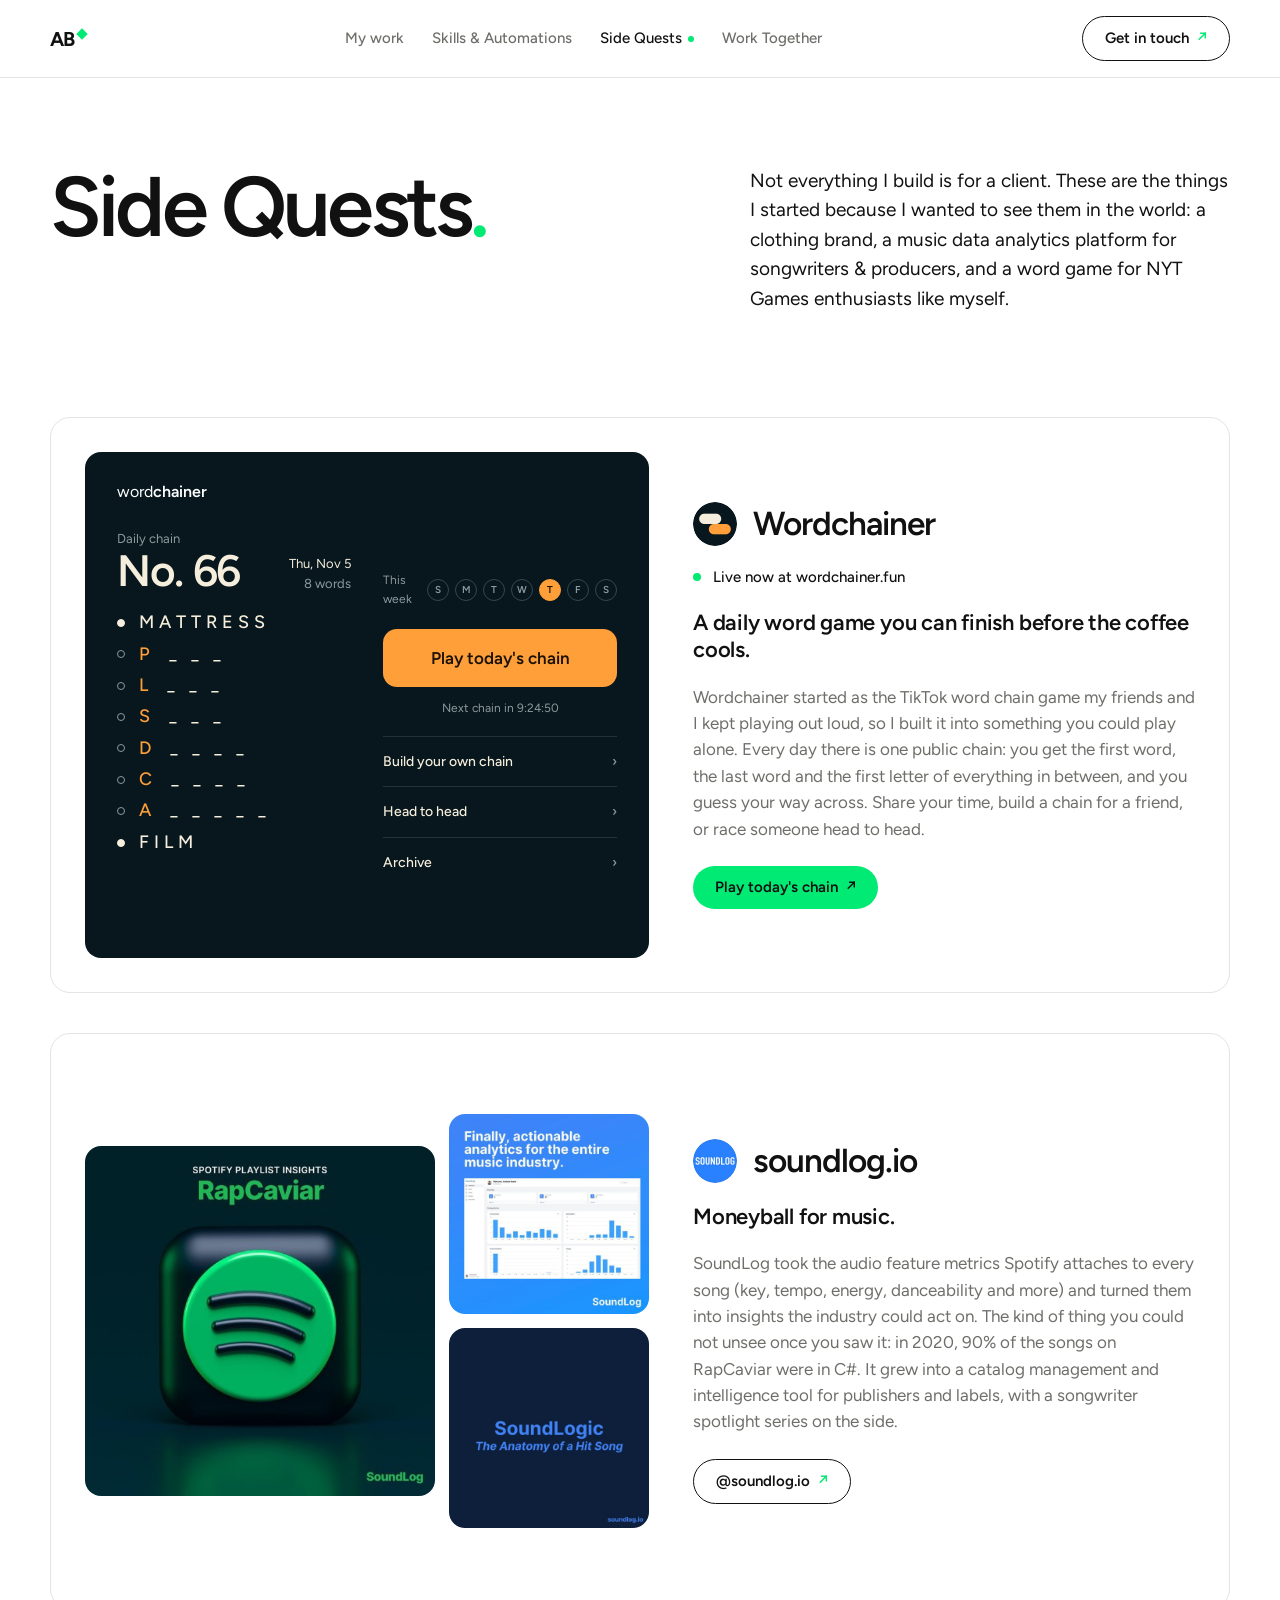
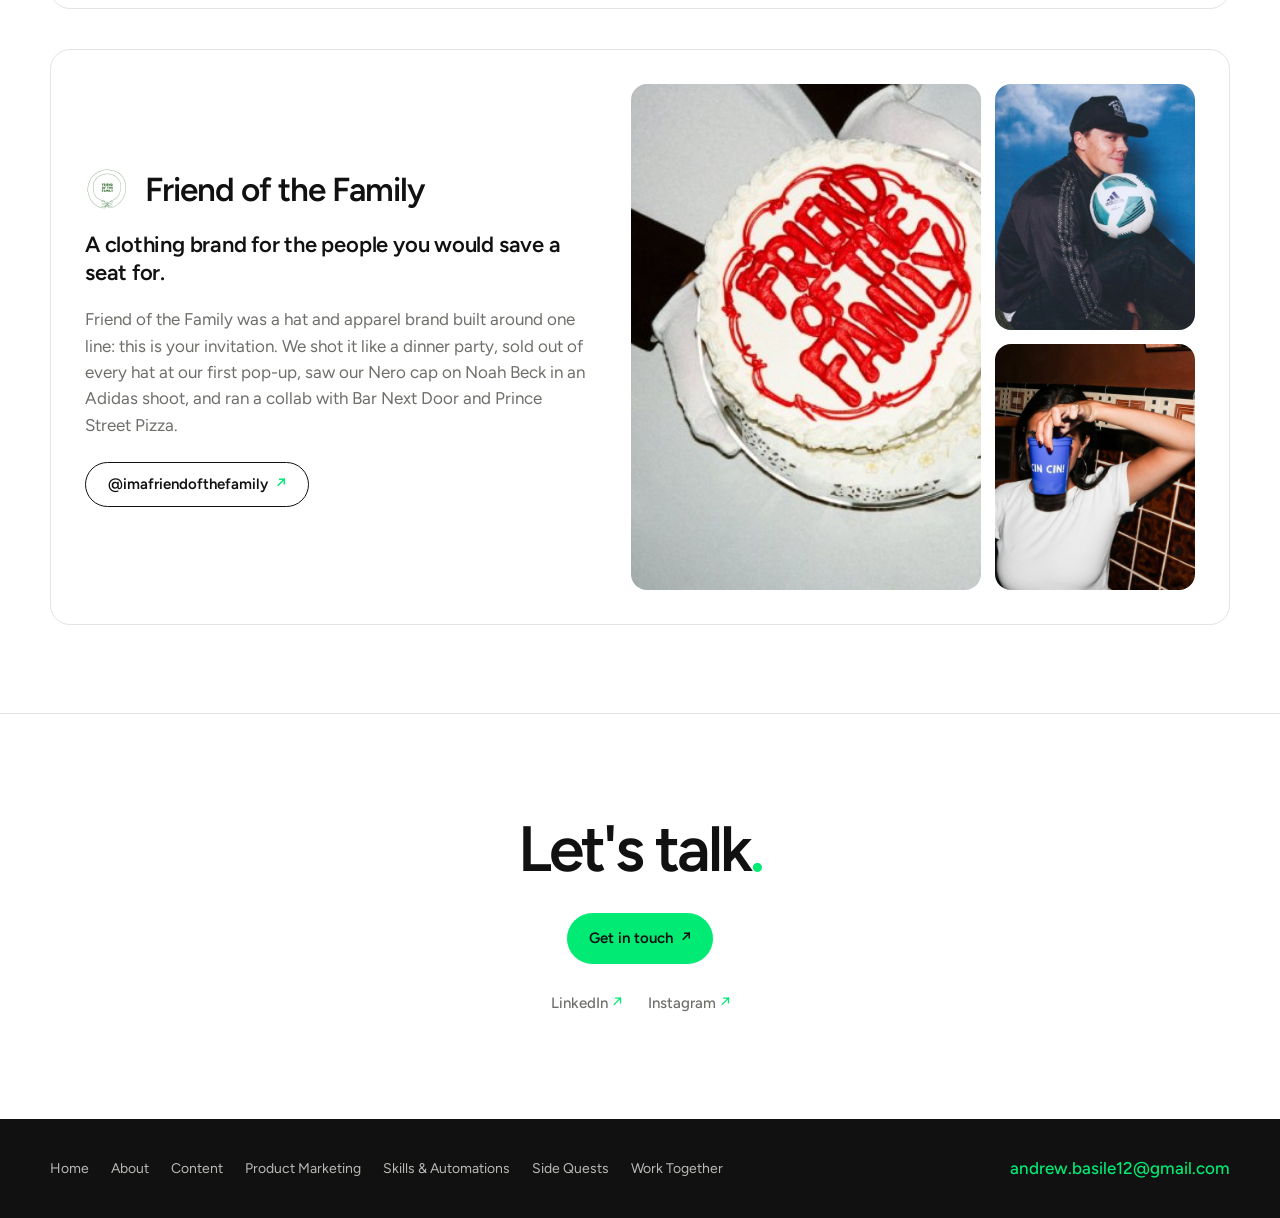
==== commit d7f422c7: "New contact form fields, social links, Side Quests before Work Together, Charlisse bullet, simpler c" ====
--- a/sidequests/index.html
+++ b/sidequests/index.html
@@ -146,6 +146,7 @@
 .contact h2{font-weight:600;font-size:clamp(40px,5vw,72px);line-height:.98;letter-spacing:-.045em;margin:0}
 .contact p{margin:0;color:var(--muted);max-width:520px}
 .email{display:flex;gap:12px;align-items:center;flex-wrap:wrap;justify-content:center;padding-top:12px}
+.socials{display:flex;gap:26px;padding-top:8px;color:var(--muted);font-weight:500;font-size:15px}
 .email code{font-family:var(--font);background:var(--band);border:1px solid var(--rule);border-radius:12px;padding:12px 18px;font-weight:500;font-size:clamp(16px,2.2vw,22px);letter-spacing:-.01em;user-select:all}
 .email button{border:0;cursor:pointer;font:inherit;font-weight:600;font-size:15px}
 .footer{background:var(--ink);color:#b9b9b5;font-size:14px}
@@ -163,7 +164,7 @@
   <div class="wrap">
     <a class="mark" href="/">AB<i></i></a>
     <nav class="links">
-      <a href="/#content">My work</a><a href="/skills/">Skills &amp; Automations</a><a href="/worktogether/">Work Together</a><a class="active" href="/sidequests/">Side Quests</a>
+      <a href="/#content">My work</a><a href="/skills/">Skills &amp; Automations</a><a class="active" href="/sidequests/">Side Quests</a><a href="/worktogether/">Work Together</a>
     </nav>
     <div class="navr">
       <a class="btn line" href="#contact" data-contact>Get in touch <span class="g">↗</span></a>
@@ -172,7 +173,7 @@
   </div>
   <div class="navmenu" id="menu"><div class="wrap">
     <nav>
-      <a href="/#content">My work</a><a href="/skills/">Skills &amp; Automations</a><a href="/worktogether/">Work Together</a><a class="active" href="/sidequests/">Side Quests</a>
+      <a href="/#content">My work</a><a href="/skills/">Skills &amp; Automations</a><a class="active" href="/sidequests/">Side Quests</a><a href="/worktogether/">Work Together</a>
     </nav>
     <a class="btn fill" href="#contact" data-contact>Get in touch <span class="g">↗</span></a>
   </div></div>
@@ -258,13 +259,13 @@
 
 <section class="contact wrap" id="contact">
   <h2>Let's talk<span class="g">.</span></h2>
-  <p>I build these for clients and for teams I join. If your content operation still runs on a group chat, let’s fix that.</p>
-  <div class="email"><code id="email">andrew.basile12@gmail.com</code><button class="btn fill" type="button" data-contact>Get in touch <span>↗</span></button></div>
+  <div class="email"><button class="btn fill" type="button" data-contact>Get in touch <span>↗</span></button></div>
+  <div class="socials"><a href="https://www.linkedin.com/in/andrew-basile-0a9858a2/?skipRedirect=true" target="_blank" rel="noopener">LinkedIn <span class="g">↗</span></a><a href="https://www.instagram.com/drebasile/" target="_blank" rel="noopener">Instagram <span class="g">↗</span></a></div>
 </section>
 
 <footer class="footer">
   <div class="wrap">
-    <nav><a href="/">Home</a><a href="/#about">About</a><a href="/#content">Content</a><a href="/#product-marketing">Product Marketing</a><a href="/skills/">Skills &amp; Automations</a><a href="/worktogether/">Work Together</a><a href="/sidequests/">Side Quests</a></nav>
+    <nav><a href="/">Home</a><a href="/#about">About</a><a href="/#content">Content</a><a href="/#product-marketing">Product Marketing</a><a href="/skills/">Skills &amp; Automations</a><a href="/sidequests/">Side Quests</a><a href="/worktogether/">Work Together</a></nav>
     <a class="mail" href="#contact">andrew.basile12@gmail.com</a>
   </div>
 </footer>
